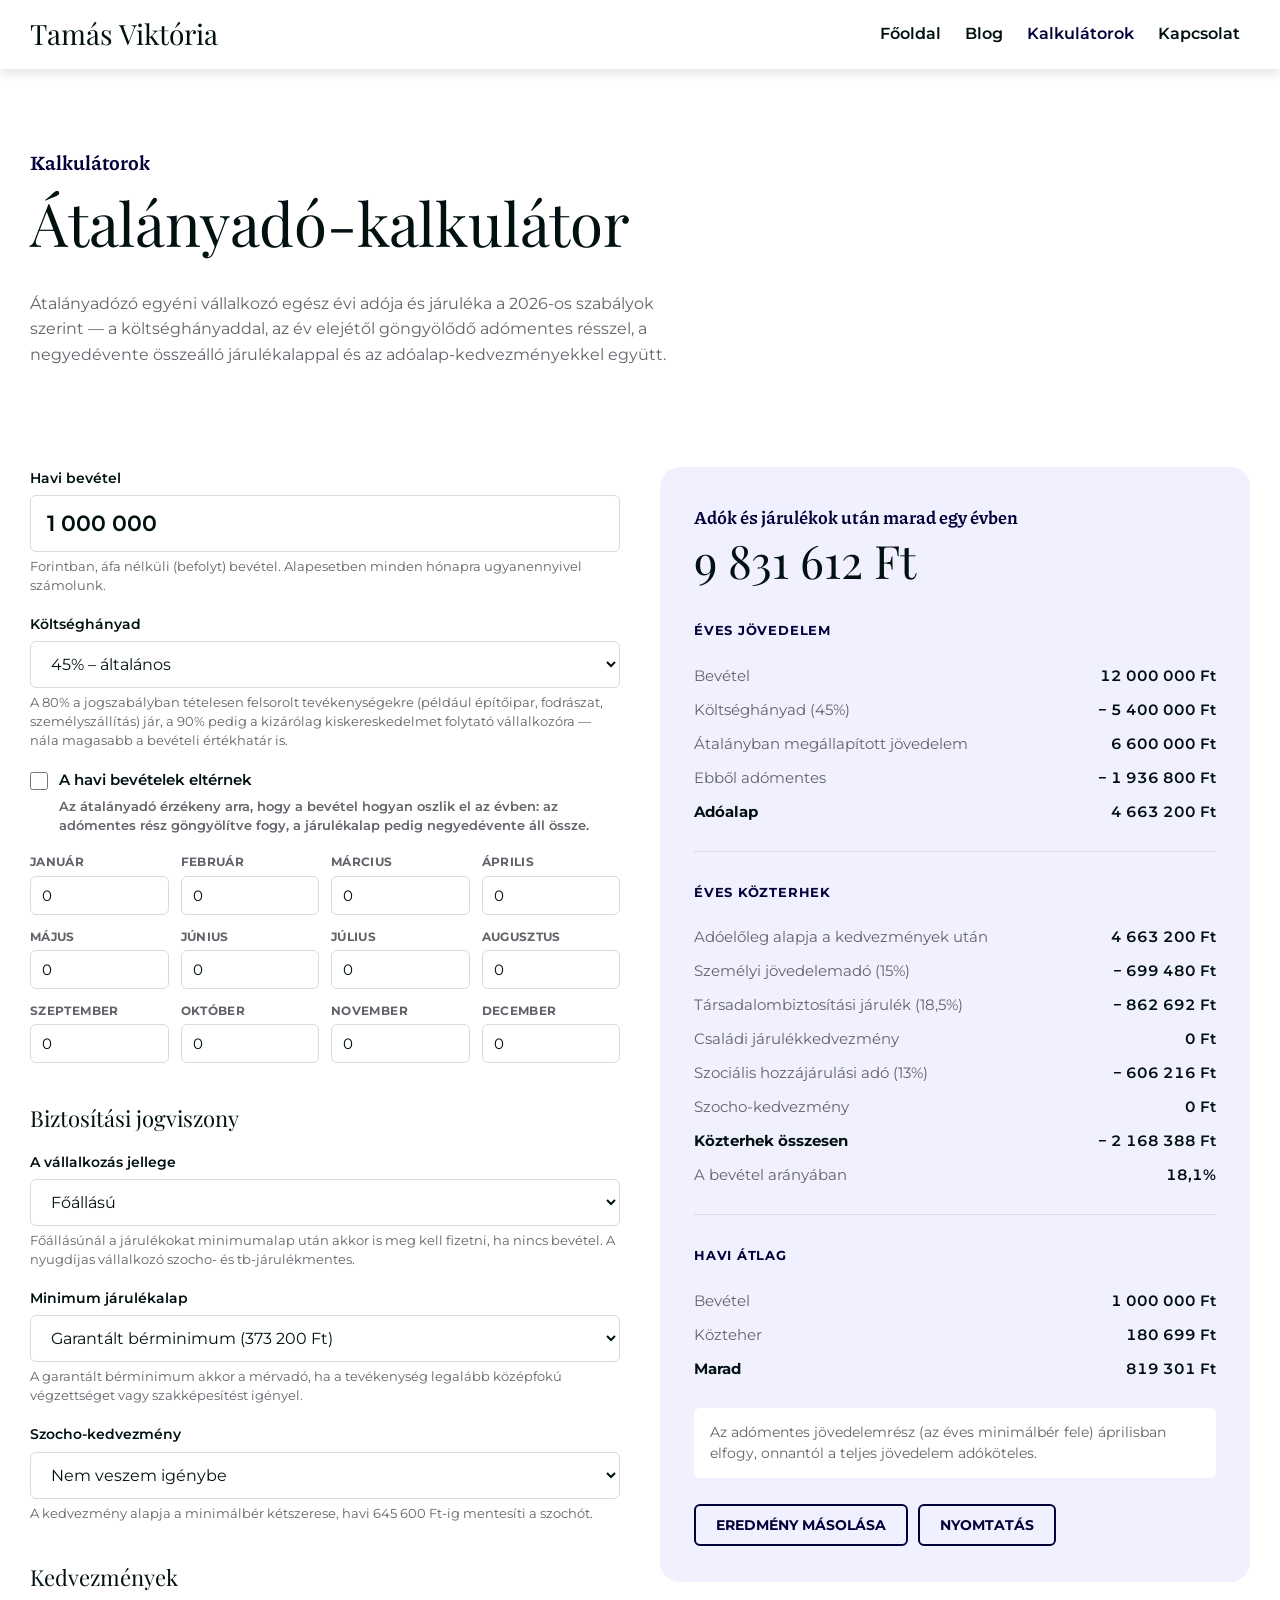
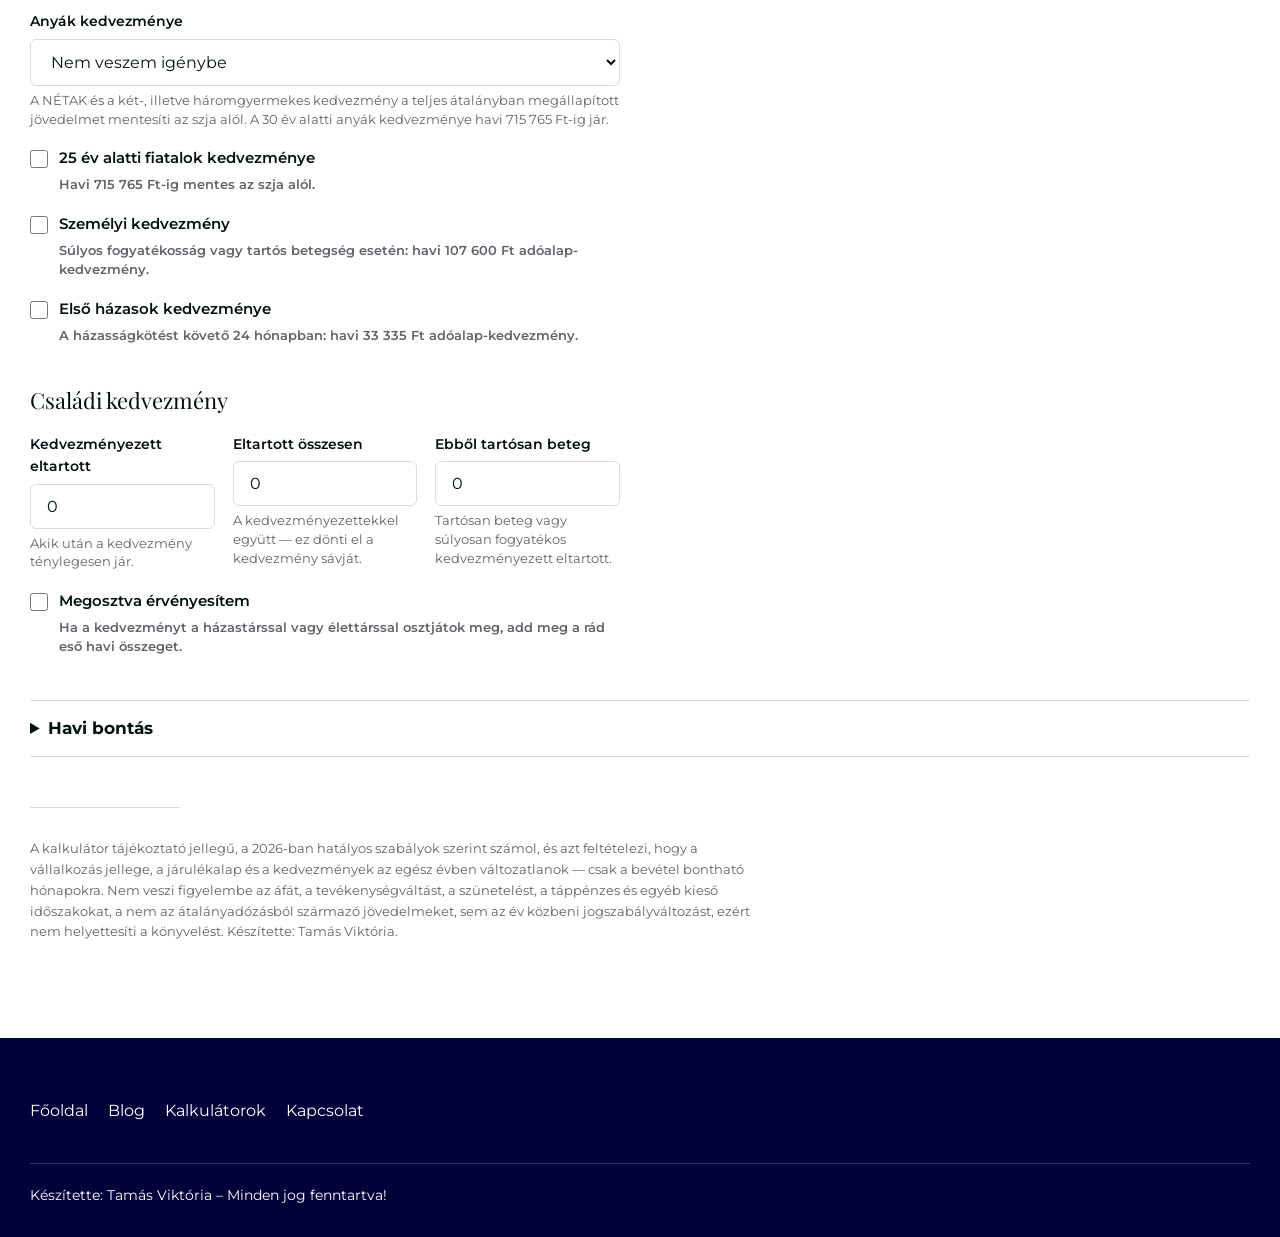
==== atalanyado-kalkulator/index.html @ acccc490 "Átalányadó-kalkulátor 2026 Az átalányadózó egyéni vállalkozó egész évi adója és járuléka, a Novitax " ====
<!doctype html>
<html lang="hu">
<head>
<meta charset="utf-8">
<meta name="viewport" content="width=device-width, initial-scale=1">
<title>Átalányadó-kalkulátor 2026 – Tamás Viktória</title>
<meta name="description" content="Átalányadózó egyéni vállalkozó adója és járuléka a 2026-os szabályok szerint: költséghányad, göngyölt adómentes rész, negyedéves járulékalap, kedvezmények.">
<link rel="preconnect" href="https://fonts.googleapis.com">
<link rel="preconnect" href="https://fonts.gstatic.com" crossorigin>
<link href="https://fonts.googleapis.com/css2?family=Playfair+Display:wght@400;500&family=Montserrat:wght@400;600;700&family=Piazzolla:wght@400;700&display=swap&subset=latin-ext" rel="stylesheet">
<link rel="stylesheet" href="../assets/viktoriawp.css">
<style>
  /* ---------- A kalkulátor saját elemei ---------- */

  .kalk-lead { max-width: 60ch; }

  .kalk-munkaterulet {
    display: grid;
    gap: 40px;
    grid-template-columns: minmax(0, 1fr) minmax(0, 1fr);
    align-items: start;
  }

  @media (max-width: 899px) {
    .kalk-munkaterulet { grid-template-columns: minmax(0, 1fr); gap: 30px; }
  }

  /* Mezőcsoportok */
  .kalk-mezok { display: grid; gap: 18px; }
  .kalk-mezok--parban { grid-template-columns: repeat(auto-fit, minmax(160px, 1fr)); }

  .kalk-sug {
    display: block;
    margin-top: 5px;
    font-size: 13px;
    line-height: 1.45;
    color: var(--vwp-text);
  }

  .kalk-input--fo { font-size: 22px; font-weight: 600; padding: 14px 16px; }

  /* Jelölőnégyzetek */
  .kalk-kapcsolo { display: flex; gap: 11px; align-items: flex-start; }
  .kalk-kapcsolo input { margin: 4px 0 0; width: 18px; height: 18px; accent-color: var(--vwp-primary); flex: none; }
  .kalk-kapcsolo label { font-size: 15px; font-weight: 600; color: var(--vwp-ink); cursor: pointer; }

  .kalk-blokk { margin-top: 40px; }
  .kalk-blokk > h2 { font-size: 22px; line-height: 30px; margin-bottom: 18px; }

  /* A 12 havi bevétel rácsa */
  .kalk-havi { display: grid; gap: 12px; grid-template-columns: repeat(auto-fit, minmax(128px, 1fr)); margin-top: 18px; }
  .kalk-havi label { display: block; font-size: 12px; font-weight: 700; letter-spacing: .03em; text-transform: uppercase; color: var(--vwp-text); margin-bottom: 4px; }
  .kalk-havi input { padding: 9px 11px; font-size: 15px; }

  /* ---------- Eredménykártya ---------- */

  .kalk-eredmeny {
    background: var(--vwp-lavender);
    border-radius: var(--vwp-radius-card);
    padding: 36px 34px;
    position: sticky;
    top: 90px;
  }
  @media (max-width: 899px) { .kalk-eredmeny { position: static; padding: 28px 24px; } }

  .kalk-fooszeg__cimke {
    font-family: var(--vwp-font-accent);
    font-size: 18px;
    font-weight: 700;
    color: var(--vwp-primary);
  }
  .kalk-fooszeg__ertek {
    font-family: var(--vwp-font-display);
    font-size: 46px;
    line-height: 1.15;
    color: var(--vwp-ink);
    font-variant-numeric: tabular-nums;
    margin: 2px 0 0;
  }
  @media (max-width: 480px) { .kalk-fooszeg__ertek { font-size: 34px; } }

  .kalk-tetelek { margin: 26px 0 0; }
  .kalk-tetelek h3 {
    font-family: var(--vwp-font-body);
    font-size: 13px;
    font-weight: 700;
    letter-spacing: .06em;
    text-transform: uppercase;
    color: var(--vwp-primary);
    margin: 0 0 10px;
  }
  .kalk-tetelek + .kalk-tetelek { border-top: 1px solid var(--vwp-border); padding-top: 22px; margin-top: 22px; }

  .kalk-sor {
    display: flex;
    justify-content: space-between;
    gap: 16px;
    padding: 5px 0;
    font-size: 15px;
  }
  .kalk-sor span:last-child { font-variant-numeric: tabular-nums; white-space: nowrap; font-weight: 600; color: var(--vwp-ink); }
  .kalk-sor--kiemelt { font-weight: 700; }
  .kalk-sor--kiemelt span:first-child { color: var(--vwp-ink); }
  .kalk-sor--halvany span { color: var(--vwp-text); font-weight: 400; }

  .kalk-megjegyzes {
    margin: 22px 0 0;
    padding: 14px 16px;
    background: #fff;
    border-radius: var(--vwp-radius-btn);
    font-size: 14px;
    line-height: 1.5;
  }
  .kalk-megjegyzes strong { color: var(--vwp-primary); }
  .kalk-megjegyzes p { margin: 0; }
  .kalk-megjegyzes p + p { margin-top: 8px; }
  .kalk-megjegyzes:empty { display: none; }

  .kalk-muveletek { display: flex; flex-wrap: wrap; gap: 10px; margin-top: 26px; }
  .kalk-muveletek .vwp-btn { padding: 12px 20px; }

  .kalk-jogi { font-size: 13px; line-height: 1.6; color: var(--vwp-text); max-width: 80ch; }

  /* ---------- Havi bontás ---------- */

  .kalk-bontas { margin-top: 44px; }
  .kalk-bontas > summary {
    cursor: pointer;
    font-weight: 700;
    font-size: 17px;
    color: var(--vwp-ink);
    padding: 14px 0;
    border-top: 1px solid var(--vwp-border);
    border-bottom: 1px solid var(--vwp-border);
  }

  /* A táblázat a saját dobozában gördül, hogy a lap teste sose csússzon el vízszintesen. */
  .kalk-bontas__doboz { overflow-x: auto; margin-top: 20px; }

  .kalk-honapok { border-collapse: collapse; width: 100%; min-width: 780px; font-size: 14px; }
  .kalk-honapok th, .kalk-honapok td { padding: 8px 12px; border-bottom: 1px solid var(--vwp-border); text-align: right; white-space: nowrap; }
  .kalk-honapok th {
    font-size: 12px;
    font-weight: 700;
    letter-spacing: .04em;
    text-transform: uppercase;
    color: var(--vwp-text);
  }
  .kalk-honapok th:first-child, .kalk-honapok td:first-child { text-align: left; }
  .kalk-honapok td { font-variant-numeric: tabular-nums; color: var(--vwp-ink); }
  .kalk-honapok tbody tr:hover { background: var(--vwp-lavender); }
  .kalk-honapok tfoot td { font-weight: 700; border-bottom: none; border-top: 2px solid var(--vwp-primary); }

  /* ---------- Beágyazott (?embed=1) mód ---------- */

  .beagyazva .kalk-csak-onalloan { display: none; }
  .beagyazva body { background: transparent; padding-bottom: 8px; }
  .beagyazva .kalk-fo { padding-block: 0; }
  .beagyazva .kalk-eredmeny { top: 10px; }

  /* ---------- Nyomtatás ---------- */

  @media print {
    .vwp-header, .vwp-footer, .kalk-muveletek { display: none !important; }
    .kalk-munkaterulet { grid-template-columns: 1fr; }
    .kalk-eredmeny { position: static; background: #fff; border: 1px solid var(--vwp-border); }
    .kalk-bontas { display: block; }
    .kalk-bontas__doboz { overflow: visible; }
    .kalk-honapok { min-width: 0; font-size: 11px; }
    .vwp-section { padding-block: 0; }
    a { text-decoration: none; }
  }
</style>
</head>
<body>

<header class="vwp-header kalk-csak-onalloan">
  <div class="vwp-header__inner">
    <a class="vwp-logo" href="https://viktoriawp.eu/">Tamás Viktória</a>
    <nav class="vwp-nav">
      <a href="https://viktoriawp.eu/">Főoldal</a>
      <a href="https://viktoriawp.eu/blog/">Blog</a>
      <a href="../" aria-current="page">Kalkulátorok</a>
      <a href="https://viktoriawp.eu/kapcsolat/">Kapcsolat</a>
    </nav>
  </div>
</header>

<section class="vwp-section kalk-csak-onalloan" style="padding-bottom:0;">
  <div class="vwp-container">
    <span class="vwp-eyebrow">Kalkulátorok</span>
    <h1>Átalányadó-kalkulátor</h1>
    <p class="kalk-lead">
      Átalányadózó egyéni vállalkozó egész évi adója és járuléka a 2026-os szabályok szerint —
      a költséghányaddal, az év elejétől göngyölődő adómentes résszel, a negyedévente összeálló
      járulékalappal és az adóalap-kedvezményekkel együtt.
    </p>
  </div>
</section>

<section class="vwp-section kalk-fo">
  <div class="vwp-container">
    <div class="kalk-munkaterulet">

      <!-- ---------------- Űrlap ---------------- -->
      <form id="urlap" autocomplete="off">

        <div class="kalk-mezok">
          <div>
            <label class="vwp-label" for="fooszeg">Havi bevétel</label>
            <input class="vwp-input kalk-input--fo" id="fooszeg" name="fooszeg" type="text"
                   inputmode="numeric" value="1 000 000" aria-describedby="fooszegSug">
            <span class="kalk-sug" id="fooszegSug">
              Forintban, áfa nélküli (befolyt) bevétel. Alapesetben minden hónapra ugyanennyivel számolunk.
            </span>
          </div>

          <div>
            <label class="vwp-label" for="hanyad">Költséghányad</label>
            <select class="vwp-select" id="hanyad" name="hanyad">
              <option value="45" selected>45% – általános</option>
              <option value="80">80% – a törvényben felsorolt tevékenységek</option>
              <option value="90">90% – kizárólag kiskereskedelmi tevékenység</option>
            </select>
            <span class="kalk-sug">
              A 80% a jogszabályban tételesen felsorolt tevékenységekre (például építőipar, fodrászat,
              személyszállítás) jár, a 90% pedig a kizárólag kiskereskedelmet folytató vállalkozóra —
              nála magasabb a bevételi értékhatár is.
            </span>
          </div>

          <div class="kalk-kapcsolo">
            <input type="checkbox" id="eltero" name="eltero">
            <label for="eltero">A havi bevételek eltérnek
              <span class="kalk-sug">
                Az átalányadó érzékeny arra, hogy a bevétel hogyan oszlik el az évben: az adómentes rész
                göngyölítve fogy, a járulékalap pedig negyedévente áll össze.
              </span>
            </label>
          </div>
        </div>

        <div class="kalk-havi" id="haviMezok" hidden></div>

        <div class="kalk-blokk">
          <h2>Biztosítási jogviszony</h2>

          <div class="kalk-mezok">
            <div>
              <label class="vwp-label" for="jelleg">A vállalkozás jellege</label>
              <select class="vwp-select" id="jelleg" name="jelleg">
                <option value="foallasu" selected>Főállású</option>
                <option value="mellett">Főállás melletti (máshol legalább heti 36 óra)</option>
                <option value="nyugdijas">Nyugdíjas (kiegészítő tevékenységű)</option>
              </select>
              <span class="kalk-sug">
                Főállásúnál a járulékokat minimumalap után akkor is meg kell fizetni, ha nincs bevétel.
                A nyugdíjas vállalkozó szocho- és tb-járulékmentes.
              </span>
            </div>

            <div id="minimumMezo">
              <label class="vwp-label" for="minimum">Minimum járulékalap</label>
              <select class="vwp-select" id="minimum" name="minimum">
                <option value="berminimum" selected>Garantált bérminimum (373 200 Ft)</option>
                <option value="minimalber">Minimálbér (322 800 Ft)</option>
              </select>
              <span class="kalk-sug">
                A garantált bérminimum akkor a mérvadó, ha a tevékenység legalább középfokú végzettséget
                vagy szakképesítést igényel.
              </span>
            </div>

            <div>
              <label class="vwp-label" for="szochoKedv">Szocho-kedvezmény</label>
              <select class="vwp-select" id="szochoKedv" name="szochoKedv">
                <option value="nincs" selected>Nem veszem igénybe</option>
                <option value="megvaltozott">Megváltozott munkaképességű vállalkozó</option>
              </select>
              <span class="kalk-sug">
                A kedvezmény alapja a minimálbér kétszerese, havi 645 600 Ft-ig mentesíti a szochót.
              </span>
            </div>
          </div>
        </div>

        <div class="kalk-blokk">
          <h2>Kedvezmények</h2>

          <div class="kalk-mezok">
            <div>
              <label class="vwp-label" for="anyak">Anyák kedvezménye</label>
              <select class="vwp-select" id="anyak" name="anyak">
                <option value="nincs" selected>Nem veszem igénybe</option>
                <option value="netak">Négy vagy több gyermeket nevelő anya (NÉTAK)</option>
                <option value="harom">Három gyermeket nevelő anya</option>
                <option value="ketto">Két gyermeket nevelő anya (2026-ban 40 év alatt)</option>
                <option value="anya30">30 év alatti anya</option>
              </select>
              <span class="kalk-sug">
                A NÉTAK és a két-, illetve háromgyermekes kedvezmény a teljes átalányban megállapított
                jövedelmet mentesíti az szja alól. A 30 év alatti anyák kedvezménye havi 715 765 Ft-ig jár.
              </span>
            </div>

            <div class="kalk-kapcsolo">
              <input type="checkbox" id="fiatal25" name="fiatal25">
              <label for="fiatal25">25 év alatti fiatalok kedvezménye
                <span class="kalk-sug">Havi 715 765 Ft-ig mentes az szja alól.</span>
              </label>
            </div>

            <div class="kalk-kapcsolo">
              <input type="checkbox" id="szemelyi" name="szemelyi">
              <label for="szemelyi">Személyi kedvezmény
                <span class="kalk-sug">Súlyos fogyatékosság vagy tartós betegség esetén: havi 107 600 Ft adóalap-kedvezmény.</span>
              </label>
            </div>

            <div class="kalk-kapcsolo">
              <input type="checkbox" id="elsoHazas" name="elsoHazas">
              <label for="elsoHazas">Első házasok kedvezménye
                <span class="kalk-sug">A házasságkötést követő 24 hónapban: havi 33 335 Ft adóalap-kedvezmény.</span>
              </label>
            </div>
          </div>
        </div>

        <div class="kalk-blokk">
          <h2>Családi kedvezmény</h2>

          <div class="kalk-mezok kalk-mezok--parban">
            <div>
              <label class="vwp-label" for="kedvezmenyezett">Kedvezményezett eltartott</label>
              <input class="vwp-input" id="kedvezmenyezett" name="kedvezmenyezett" type="number" min="0" max="20" step="1" value="0">
              <span class="kalk-sug">Akik után a kedvezmény ténylegesen jár.</span>
            </div>
            <div>
              <label class="vwp-label" for="eltartott">Eltartott összesen</label>
              <input class="vwp-input" id="eltartott" name="eltartott" type="number" min="0" max="20" step="1" value="0">
              <span class="kalk-sug">A kedvezményezettekkel együtt — ez dönti el a kedvezmény sávját.</span>
            </div>
            <div>
              <label class="vwp-label" for="beteg">Ebből tartósan beteg</label>
              <input class="vwp-input" id="beteg" name="beteg" type="number" min="0" max="20" step="1" value="0">
              <span class="kalk-sug">Tartósan beteg vagy súlyosan fogyatékos kedvezményezett eltartott.</span>
            </div>
          </div>

          <div class="kalk-mezok" style="margin-top:18px;">
            <div class="kalk-kapcsolo">
              <input type="checkbox" id="megosztas" name="megosztas">
              <label for="megosztas">Megosztva érvényesítem
                <span class="kalk-sug">Ha a kedvezményt a házastárssal vagy élettárssal osztjátok meg, add meg a rád eső havi összeget.</span>
              </label>
            </div>
            <div id="megosztasMezo" hidden>
              <label class="vwp-label" for="csaladiOsszeg">Az általam érvényesített családi kedvezmény</label>
              <input class="vwp-input" id="csaladiOsszeg" name="csaladiOsszeg" type="text" inputmode="numeric" value="0">
              <span class="kalk-sug" id="csaladiSug"></span>
            </div>
          </div>
        </div>
      </form>

      <!-- ---------------- Eredmény ---------------- -->
      <div class="kalk-eredmeny" id="eredmeny" aria-live="polite">
        <div class="kalk-fooszeg">
          <span class="kalk-fooszeg__cimke">Adók és járulékok után marad egy évben</span>
          <p class="kalk-fooszeg__ertek" id="fooEredmeny">–</p>
        </div>

        <div class="kalk-tetelek">
          <h3>Éves jövedelem</h3>
          <div class="kalk-sor"><span>Bevétel</span><span id="sorBevetel">–</span></div>
          <div class="kalk-sor kalk-sor--halvany"><span id="sorKoltsegCimke">Költséghányad</span><span id="sorKoltseg">–</span></div>
          <div class="kalk-sor"><span>Átalányban megállapított jövedelem</span><span id="sorJovedelem">–</span></div>
          <div class="kalk-sor kalk-sor--halvany"><span>Ebből adómentes</span><span id="sorMentes">–</span></div>
          <div class="kalk-sor kalk-sor--kiemelt"><span>Adóalap</span><span id="sorAdoalap">–</span></div>
        </div>

        <div class="kalk-tetelek">
          <h3>Éves közterhek</h3>
          <div class="kalk-sor kalk-sor--halvany" id="sorAdoelolegSor"><span>Adóelőleg alapja a kedvezmények után</span><span id="sorAdoeloleg">–</span></div>
          <div class="kalk-sor"><span>Személyi jövedelemadó (15%)</span><span id="sorSzja">–</span></div>
          <div class="kalk-sor"><span>Társadalombiztosítási járulék (18,5%)</span><span id="sorTb">–</span></div>
          <div class="kalk-sor kalk-sor--halvany" id="sorCsjSor"><span>Családi járulékkedvezmény</span><span id="sorCsj">–</span></div>
          <div class="kalk-sor"><span>Szociális hozzájárulási adó (13%)</span><span id="sorSzocho">–</span></div>
          <div class="kalk-sor kalk-sor--halvany" id="sorSzochoKedvSor"><span>Szocho-kedvezmény</span><span id="sorSzochoKedv">–</span></div>
          <div class="kalk-sor kalk-sor--kiemelt"><span>Közterhek összesen</span><span id="sorKozterhek">–</span></div>
          <div class="kalk-sor kalk-sor--halvany"><span>A bevétel arányában</span><span id="sorEffektiv">–</span></div>
        </div>

        <div class="kalk-tetelek">
          <h3>Havi átlag</h3>
          <div class="kalk-sor"><span>Bevétel</span><span id="sorHaviBevetel">–</span></div>
          <div class="kalk-sor"><span>Közteher</span><span id="sorHaviKozteher">–</span></div>
          <div class="kalk-sor kalk-sor--kiemelt"><span>Marad</span><span id="sorHaviMarado">–</span></div>
        </div>

        <div class="kalk-megjegyzes" id="megjegyzes"></div>

        <div class="kalk-muveletek">
          <button type="button" class="vwp-btn vwp-btn--outline" id="masol">Eredmény másolása</button>
          <button type="button" class="vwp-btn vwp-btn--outline" id="nyomtat">Nyomtatás</button>
        </div>
      </div>

    </div>

    <details class="kalk-bontas" id="bontas">
      <summary>Havi bontás</summary>
      <div class="kalk-bontas__doboz">
        <table class="kalk-honapok">
          <thead>
            <tr>
              <th>Hónap</th>
              <th>Bevétel</th>
              <th>Jövedelem</th>
              <th>Adómentes</th>
              <th>Adóalap</th>
              <th>Járulékalap</th>
              <th>Szja</th>
              <th>TB-járulék</th>
              <th>Szocho</th>
              <th>Marad</th>
            </tr>
          </thead>
          <tbody id="honapSorok"></tbody>
          <tfoot>
            <tr id="honapOsszesen"></tr>
          </tfoot>
        </table>
      </div>
    </details>

    <hr class="vwp-divider" style="margin-top:50px;">
    <p class="kalk-jogi">
      A kalkulátor tájékoztató jellegű, a 2026-ban hatályos szabályok szerint számol, és azt feltételezi,
      hogy a vállalkozás jellege, a járulékalap és a kedvezmények az egész évben változatlanok — csak a
      bevétel bontható hónapokra. Nem veszi figyelembe az áfát, a tevékenységváltást, a szünetelést, a
      táppénzes és egyéb kieső időszakokat, a nem az átalányadózásból származó jövedelmeket, sem az év
      közbeni jogszabályváltozást, ezért nem helyettesíti a könyvelést. Készítette: Tamás Viktória.
    </p>
  </div>
</section>

<footer class="vwp-footer kalk-csak-onalloan">
  <div class="vwp-container">
    <div style="display:flex;flex-wrap:wrap;gap:30px;justify-content:space-between;">
      <nav style="display:flex;gap:20px;flex-wrap:wrap;">
        <a href="https://viktoriawp.eu/">Főoldal</a>
        <a href="https://viktoriawp.eu/blog/">Blog</a>
        <a href="../">Kalkulátorok</a>
        <a href="https://viktoriawp.eu/kapcsolat/">Kapcsolat</a>
      </nav>
    </div>
    <div class="vwp-footer__bottom">
      <span>Készítette: Tamás Viktória – Minden jog fenntartva!</span>
    </div>
  </div>
</footer>

<script src="../assets/szja2026.js"></script>
<script src="../assets/atalanyado2026.js"></script>
<script>
(function () {
  'use strict';

  var beagyazva = new URLSearchParams(location.search).get('embed') === '1';
  if (beagyazva) document.documentElement.classList.add('beagyazva');

  var E = function (id) { return document.getElementById(id); };

  /* ---------- Formázás ---------- */

  function ft(n) {
    return szamKent(Math.round(n)) + ' Ft';
  }

  function szamKent(n) {
    return String(Math.round(n)).replace(/\B(?=(\d{3})+(?!\d))/g, ' ');
  }

  /* Előjel csak ott, ahol tényleg mozdul valami: a „− 0 Ft" félrevezető lenne. */
  function levonas(n) {
    return Math.round(n) === 0 ? ft(0) : '− ' + ft(n);
  }

  function jovairas(n) {
    return Math.round(n) === 0 ? ft(0) : '+ ' + ft(n);
  }

  function ertek(mezo) {
    var tiszta = String(mezo.value).replace(/[^\d]/g, '');
    return tiszta === '' ? 0 : parseInt(tiszta, 10);
  }

  /* Ezres tagolás gépelés közben, a kurzor helyének megőrzésével. */
  function tagol(mezo) {
    var elotteSzamjegy = String(mezo.value).slice(0, mezo.selectionStart || 0).replace(/[^\d]/g, '').length;
    var szam = ertek(mezo);
    mezo.value = szamKent(szam);
    var uj = 0, latott = 0;
    while (uj < mezo.value.length && latott < elotteSzamjegy) {
      if (/\d/.test(mezo.value[uj])) latott++;
      uj++;
    }
    if (mezo === document.activeElement) mezo.setSelectionRange(uj, uj);
  }

  /* ---------- A 12 havi mező ---------- */

  ATALANY2026.HONAPOK.forEach(function (nev, i) {
    var doboz = document.createElement('div');
    doboz.innerHTML =
      '<label for="ho' + i + '">' + nev + '</label>' +
      '<input class="vwp-input" id="ho' + i + '" type="text" inputmode="numeric" value="0">';
    E('haviMezok').appendChild(doboz);
  });

  var haviMezok = ATALANY2026.HONAPOK.map(function (nev, i) { return E('ho' + i); });

  function bevetelek() {
    if (!E('eltero').checked) {
      var egyseges = ertek(E('fooszeg'));
      return haviMezok.map(function () { return egyseges; });
    }
    return haviMezok.map(ertek);
  }

  /* ---------- Bemenet összeállítása ---------- */

  function bemenet() {
    var kedvezmenyezett = Math.max(0, parseInt(E('kedvezmenyezett').value, 10) || 0);
    var eltartott = Math.max(0, parseInt(E('eltartott').value, 10) || 0);
    var beteg = Math.max(0, parseInt(E('beteg').value, 10) || 0);
    var hanyad = parseInt(E('hanyad').value, 10);

    return {
      bevetelek: bevetelek(),
      koltseghanyad: hanyad,
      // A 90%-os költséghányad és az ötvenszeres bevételi értékhatár ugyanahhoz a körhöz
      // tartozik: a kizárólag kiskereskedelmi tevékenységet folytató vállalkozóhoz.
      kiskereskedelem: hanyad === 90,
      jelleg: E('jelleg').value,
      minimumAlap: E('minimum').value,
      szochoKedvezmeny: E('szochoKedv').value,
      anyakKedvezmenye: E('anyak').value,
      fiatal25: E('fiatal25').checked,
      szemelyi: E('szemelyi').checked,
      elsoHazas: E('elsoHazas').checked,
      kedvezmenyezettEltartott: kedvezmenyezett,
      eltartott: Math.max(eltartott, kedvezmenyezett),
      betegEltartott: Math.min(beteg, kedvezmenyezett),
      csaladiIgenybevett: E('megosztas').checked ? ertek(E('csaladiOsszeg')) : null
    };
  }

  /* ---------- Számítás és kiírás ---------- */

  function frissit() {
    var be = bemenet();
    var eredmeny = ATALANY2026.szamol(be);
    var eves = eredmeny.eves;

    E('fooEredmeny').textContent = ft(eves.marado);

    E('sorBevetel').textContent = ft(eves.bevetel);
    E('sorKoltsegCimke').textContent = 'Költséghányad (' + eredmeny.koltseghanyad + '%)';
    E('sorKoltseg').textContent = levonas(eves.koltseg);
    E('sorJovedelem').textContent = ft(eves.jovedelem);
    E('sorMentes').textContent = levonas(eves.mentes);
    E('sorAdoalap').textContent = ft(eves.adoalap);

    E('sorAdoeloleg').textContent = ft(eves.adoelolegAlapja);
    E('sorAdoelolegSor').hidden = eves.adoelolegAlapja === eves.adoalap;
    E('sorSzja').textContent = levonas(eves.szja);
    E('sorTb').textContent = levonas(eves.tbJarulek);
    E('sorCsj').textContent = jovairas(eves.csaladiJarulekkedvezmeny);
    E('sorCsjSor').hidden = eves.csaladiJarulekkedvezmeny === 0;
    E('sorSzocho').textContent = levonas(eves.szocho);
    E('sorSzochoKedv').textContent = jovairas(eves.szochoKedvezmeny);
    E('sorSzochoKedvSor').hidden = eves.szochoKedvezmeny === 0;
    E('sorKozterhek').textContent = levonas(eves.kozterhek);
    E('sorEffektiv').textContent = eves.bevetel > 0
      ? (eves.kozterhek / eves.bevetel * 100).toFixed(1).replace('.', ',') + '%'
      : '–';

    E('sorHaviBevetel').textContent = ft(eves.bevetel / 12);
    E('sorHaviKozteher').textContent = ft(eves.kozterhek / 12);
    E('sorHaviMarado').textContent = ft(eves.marado / 12);

    E('csaladiSug').textContent = 'Igénybe vehető havi keret: ' +
      ft(eredmeny.honapok[0].csaladiIgenybeveheto) + '.';

    bontast(eredmeny);
    megjegyzes(eredmeny);
    magassagotKuld();
  }

  function bontast(eredmeny) {
    var sorok = eredmeny.honapok.map(function (ho) {
      return '<tr>' +
        '<td>' + ho.honap + '</td>' +
        '<td>' + szamKent(ho.bevetel) + '</td>' +
        '<td>' + szamKent(ho.jovedelem) + '</td>' +
        '<td>' + szamKent(ho.mentes) + '</td>' +
        '<td>' + szamKent(ho.adoalap) + '</td>' +
        '<td>' + szamKent(ho.tbAlap) + '</td>' +
        '<td>' + szamKent(ho.szja) + '</td>' +
        '<td>' + szamKent(ho.fizetendoJarulek) + '</td>' +
        '<td>' + szamKent(ho.fizetendoSzocho) + '</td>' +
        '<td>' + szamKent(ho.marado) + '</td>' +
        '</tr>';
    });
    E('honapSorok').innerHTML = sorok.join('');

    var e = eredmeny.eves;
    E('honapOsszesen').innerHTML =
      '<td>Összesen</td>' +
      [e.bevetel, e.jovedelem, e.mentes, e.adoalap, e.tbAlap,
       e.szja, e.fizetendoJarulek, e.fizetendoSzocho, e.marado]
        .map(function (n) { return '<td>' + szamKent(n) + '</td>'; }).join('');
  }

  function megjegyzes(eredmeny) {
    var darabok = eredmeny.figyelmeztetesek.map(function (f) { return f.szoveg; });

    var elveszett = eredmeny.kedvezmenyek.reduce(function (osszeg, tetel) {
      return osszeg + tetel.elveszett;
    }, 0);
    if (elveszett > 0) {
      darabok.push('Az adóalap nem nyeli el a kedvezmények teljes összegét: éves szinten <strong>' +
        ft(elveszett) + '</strong> adóalap-kedvezmény kihasználatlan marad.');
    }

    E('megjegyzes').innerHTML = darabok.map(function (szoveg) {
      return '<p>' + szoveg + '</p>';
    }).join('');
  }

  /* ---------- Vágólap ---------- */

  function osszefoglalo() {
    var sorok = [];
    document.querySelectorAll('.kalk-tetelek').forEach(function (blokk) {
      sorok.push('');
      sorok.push(blokk.querySelector('h3').textContent.toUpperCase());
      blokk.querySelectorAll('.kalk-sor').forEach(function (sor) {
        if (sor.hidden) return;
        sorok.push(sor.children[0].textContent + ': ' + sor.children[1].textContent);
      });
    });

    sorok.push('');
    sorok.push('HAVI BONTÁS');
    var fejlec = [];
    document.querySelectorAll('.kalk-honapok thead th').forEach(function (th) { fejlec.push(th.textContent); });
    sorok.push(fejlec.join('\t'));
    document.querySelectorAll('.kalk-honapok tbody tr, .kalk-honapok tfoot tr').forEach(function (tr) {
      var cellak = [];
      tr.querySelectorAll('td').forEach(function (td) { cellak.push(td.textContent); });
      sorok.push(cellak.join('\t'));
    });

    return 'Átalányadó-kalkulátor 2026\n' +
      'Adók és járulékok után marad egy évben: ' + E('fooEredmeny').textContent + '\n' +
      sorok.join('\n') + '\n\nA számítás tájékoztató jellegű.';
  }

  /* ---------- Beágyazott mód: magasság a szülő oldalnak ---------- */

  var utolsoMagassag = 0;
  var magassagFigyelo = null;

  /* A `documentElement.scrollHeight` sosem kisebb az iframe belmagasságánál, ezért ha egyszer
     túl nagy értéket küldünk, az beragad: a szülő megnöveli a keretet, mi meg már a megnövelt
     keretet mérjük vissza. A `body` magassága viszont a tartalmat követi, tehát vissza is tud
     zsugorodni. */
  function magassagotKuld() {
    if (!beagyazva || !window.parent || window.parent === window) return;
    var magassag = Math.ceil(document.body.getBoundingClientRect().height);
    if (magassag === utolsoMagassag || magassag === 0) return;
    utolsoMagassag = magassag;
    window.parent.postMessage({ tipus: 'kalkulator-magassag', magassag: magassag }, '*');
  }

  /* ---------- Bekötés ---------- */

  ['fooszeg', 'csaladiOsszeg'].concat(haviMezok.map(function (m) { return m.id; })).forEach(function (id) {
    var mezo = E(id);
    tagol(mezo);
    mezo.addEventListener('input', function () { tagol(mezo); frissit(); });
  });

  ['hanyad', 'jelleg', 'minimum', 'szochoKedv', 'anyak', 'fiatal25', 'szemelyi', 'elsoHazas',
   'kedvezmenyezett', 'eltartott', 'beteg'].forEach(function (id) {
    E(id).addEventListener('input', frissit);
    E(id).addEventListener('change', frissit);
  });

  /* A minimum járulékalap csak a főállásúra vonatkozik. */
  E('jelleg').addEventListener('change', function () {
    E('minimumMezo').hidden = this.value !== 'foallasu';
  });

  E('eltero').addEventListener('change', function () {
    E('haviMezok').hidden = !this.checked;
    // Bekapcsoláskor a havi mezők a közös értékről indulnak, hogy legyen mit átírni.
    if (this.checked) {
      var egyseges = ertek(E('fooszeg'));
      haviMezok.forEach(function (mezo) { mezo.value = szamKent(egyseges); });
    }
    frissit();
  });

  E('megosztas').addEventListener('change', function () {
    E('megosztasMezo').hidden = !this.checked;
    frissit();
  });

  E('bontas').addEventListener('toggle', magassagotKuld);

  E('nyomtat').addEventListener('click', function () { window.print(); });

  E('masol').addEventListener('click', function () {
    var gomb = this;
    var eredetiSzoveg = gomb.textContent;
    navigator.clipboard.writeText(osszefoglalo()).then(function () {
      gomb.textContent = 'Vágólapra másolva';
      setTimeout(function () { gomb.textContent = eredetiSzoveg; }, 2000);
    }, function () {
      gomb.textContent = 'Nem sikerült';
      setTimeout(function () { gomb.textContent = eredetiSzoveg; }, 2000);
    });
  });

  window.addEventListener('resize', magassagotKuld);

  /* A tartalom magassága a keret szélességétől és a betöltött betűktől is függ, nem csak az
     ablak méretétől. A ResizeObserver ezt elvileg elkapja, de a gyakorlatban nem mindig
     jelez, ha az iframe-et kívülről méretezik át — ezért mellé megy egy másodpercenkénti
     ellenőrzés is. Üzenet csak akkor megy, ha a magasság tényleg változott. */
  if (beagyazva) {
    if (window.ResizeObserver) {
      magassagFigyelo = new ResizeObserver(magassagotKuld);
      magassagFigyelo.observe(document.body);
    }
    if (document.fonts && document.fonts.ready) document.fonts.ready.then(magassagotKuld);
    setInterval(magassagotKuld, 1000);
  }

  frissit();
})();
</script>

</body>
</html>
---- assets/viktoriawp.css ----
/* ============================================================
   viktoriawp.eu — vizuális arculat
   Önálló, függőségmentes CSS. Bemásolható <style> blokkba is.
   A betűk betöltéséhez ez kell a <head>-be:

   <link rel="preconnect" href="https://fonts.googleapis.com">
   <link rel="preconnect" href="https://fonts.gstatic.com" crossorigin>
   <link href="https://fonts.googleapis.com/css2?family=Playfair+Display:wght@400;500&family=Montserrat:wght@400;600;700&family=Piazzolla:wght@400;700&display=swap&subset=latin-ext" rel="stylesheet">
   ============================================================ */

:root {
  /* Színek */
  --vwp-primary:  #02023B;  /* éjkék – az egyetlen kiemelőszín */
  --vwp-ink:      #011111;  /* címsor szöveg */
  --vwp-text:     #62636A;  /* szövegtörzs */
  --vwp-white:    #FFFFFF;
  --vwp-lavender: #F0F0FF;  /* halvány szekcióháttér */
  --vwp-border:   #DBDBDF;  /* szegély, elválasztó */

  /* Betűcsaládok */
  --vwp-font-display: "Playfair Display", Georgia, serif;  /* címsorok */
  --vwp-font-body:    "Montserrat", "Helvetica Neue", Arial, sans-serif;
  --vwp-font-accent:  "Piazzolla", Georgia, serif;         /* eyebrow, blogcím */

  /* Formák */
  --vwp-radius-btn:  6px;
  --vwp-radius-card: 20px;

  /* Elrendezés */
  --vwp-container: 1260px;
  --vwp-gutter: 20px;
  --vwp-section-y: 80px;   /* függőleges szekciótérköz */

  /* Az egyetlen árnyék az arculatban (ragadós fejléc) */
  --vwp-shadow-header: 0 5px 10px rgba(0, 0, 0, .1);
}

/* ---------- Alapok ---------- */

*, *::before, *::after { box-sizing: border-box; }

body {
  margin: 0;
  background: var(--vwp-white);
  color: var(--vwp-text);
  font-family: var(--vwp-font-body);
  font-size: 16px;
  font-weight: 400;
  line-height: 1.6;   /* 25.6px – az élő oldalon mért érték */
  -webkit-font-smoothing: antialiased;
}

h1, h2, h3, h4 {
  font-family: var(--vwp-font-display);
  font-weight: 400;          /* szándékosan nem bold – a Playfair enélkül is hangsúlyos */
  color: var(--vwp-ink);
  margin: 0 0 .5em;
}

h1 { font-size: 60px; line-height: 78px;   letter-spacing: -.2px; }
h2 { font-size: 40px; line-height: 52px; }
h3 { font-size: 28px; line-height: 36.4px; }
h4 { font-size: 22px; line-height: 30px; }

p { margin: 0 0 1.2em; }

a {
  color: var(--vwp-primary);
  text-decoration: none;
  transition: opacity .2s ease;
}
a:hover { opacity: .75; }

::selection      { background: var(--vwp-primary); color: #fff; }
::-moz-selection { background: var(--vwp-primary); color: #fff; }

mark {
  background: var(--vwp-primary);
  color: #fff;
  font-weight: 700;
  padding: 0 .2em;
}

img { max-width: 100%; height: auto; display: block; }

/* ---------- Elrendezés ---------- */

.vwp-container {
  width: 100%;
  max-width: var(--vwp-container);
  margin-inline: auto;
  padding-inline: var(--vwp-gutter);
}

.vwp-section        { padding-block: var(--vwp-section-y); }
.vwp-section--light { background: var(--vwp-lavender); }
.vwp-section--dark  { background: var(--vwp-primary); color: #fff; }

/* Sötét szekcióban minden szöveg fehér */
.vwp-section--dark h1,
.vwp-section--dark h2,
.vwp-section--dark h3,
.vwp-section--dark h4,
.vwp-section--dark p,
.vwp-section--dark a { color: #fff; }

.vwp-grid {
  display: grid;
  gap: 30px;
  grid-template-columns: repeat(auto-fit, minmax(300px, 1fr));
}

/* Rövid, középre zárt elválasztó vonal – az oldalon 150px széles */
.vwp-divider {
  width: 150px;
  height: 1px;
  border: 0;
  margin: 30px 0;
  background: var(--vwp-border);
}

/* ---------- Eyebrow (kis felirat a címsor fölött) ---------- */

.vwp-eyebrow {
  display: block;
  font-family: var(--vwp-font-accent);
  font-size: 20px;
  font-weight: 700;
  line-height: 1.3;
  color: var(--vwp-primary);
  margin-bottom: .4em;
}

.vwp-section--dark .vwp-eyebrow { color: #fff; }

/* Ritkított, nagybetűs változat (Elementor „accent" tipográfia) */
.vwp-eyebrow--caps {
  font-family: var(--vwp-font-display);
  font-size: 1.2em;
  font-weight: 500;
  letter-spacing: 2px;
  text-transform: uppercase;
}

/* ---------- Gomb ---------- */

.vwp-btn {
  display: inline-block;
  padding: 15px 30px;
  border: 2px solid var(--vwp-primary);
  border-radius: var(--vwp-radius-btn);
  background: var(--vwp-primary);
  color: #fff;
  font-family: var(--vwp-font-body);
  font-size: 14px;
  font-weight: 700;
  line-height: 1;
  text-transform: uppercase;
  text-decoration: none;
  cursor: pointer;
  transition: background .2s ease, color .2s ease, opacity .2s ease;
}

.vwp-btn:hover { opacity: .88; }

/* Másodlagos: átlátszó háttér, éjkék keret */
.vwp-btn--outline {
  background: transparent;
  color: var(--vwp-primary);
}
.vwp-btn--outline:hover {
  background: var(--vwp-primary);
  color: #fff;
  opacity: 1;
}

/* Sötét háttéren fordul a logika */
.vwp-section--dark .vwp-btn,
.vwp-footer .vwp-btn {
  background: #fff;
  border-color: #fff;
  color: var(--vwp-primary);
}
.vwp-section--dark .vwp-btn--outline,
.vwp-footer .vwp-btn--outline {
  background: transparent;
  color: #fff;
}

/* Szöveges link-gomb (nyíllal), pl. „Tovább olvasom →" */
.vwp-link {
  font-family: var(--vwp-font-body);
  font-weight: 700;
  color: var(--vwp-primary);
  text-decoration: none;
}

/* ---------- Kártya ---------- */

.vwp-card {
  border-radius: var(--vwp-radius-card);
  overflow: hidden;         /* hogy a kép is felvegye a lekerekítést */
  background: var(--vwp-white);
  /* Szándékosan nincs árnyék és keret – az arculat így tagol. */
}

/* Háttérképes szolgáltatáskártya: sötét fátyol a szöveg olvashatóságáért */
.vwp-card--image {
  position: relative;
  padding: 40px 45px;
  min-height: 320px;
  display: flex;
  flex-direction: column;
  justify-content: flex-end;
  background-size: cover;
  background-position: center;
  color: #fff;
}
.vwp-card--image::before {
  content: "";
  position: absolute;
  inset: 0;
  background: linear-gradient(180deg, rgba(2, 2, 59, 0) 30%, rgba(2, 2, 59, .78) 100%);
}
.vwp-card--image > * { position: relative; }
.vwp-card--image h2,
.vwp-card--image h3,
.vwp-card--image p { color: #fff; }

/* ---------- Számozott sáv ---------- */

.vwp-numbered {
  background: var(--vwp-primary);
  color: #fff;
  padding: 40px;
  border-radius: 0 var(--vwp-radius-card) var(--vwp-radius-card) 0;
}
/* Váltakozó irány: minden második sáv a másik oldalán kerekedik */
.vwp-numbered--right {
  border-radius: var(--vwp-radius-card) 0 0 var(--vwp-radius-card);
}

.vwp-numbered h3,
.vwp-numbered p { color: #fff; }

.vwp-numbered__num {
  display: block;
  font-family: var(--vwp-font-body);
  font-size: 40px;
  font-weight: 700;
  line-height: 1;
  color: #fff;
  margin-bottom: .3em;
}

/* ---------- Fejléc ---------- */

.vwp-header {
  position: sticky;
  top: 0;
  z-index: 100;
  background: var(--vwp-white);
  box-shadow: var(--vwp-shadow-header);
}

.vwp-header__inner {
  max-width: var(--vwp-container);
  margin-inline: auto;
  padding: 12px var(--vwp-gutter);
  display: flex;
  align-items: center;
  justify-content: space-between;
  gap: 20px;
}

.vwp-logo {
  font-family: var(--vwp-font-display);
  font-size: 28px;
  font-weight: 400;
  color: var(--vwp-ink);
  text-decoration: none;
}

.vwp-nav {
  display: flex;
  align-items: center;
  gap: 4px;
  flex-wrap: wrap;
}

.vwp-nav a {
  padding: 10px;
  font-family: var(--vwp-font-body);
  font-size: 16px;
  font-weight: 600;
  line-height: 1.25;
  color: var(--vwp-ink);
  text-decoration: none;
}
.vwp-nav a:hover,
.vwp-nav a[aria-current="page"] { color: var(--vwp-primary); opacity: 1; }

/* Felső kontaktsáv a fejléc fölött */
.vwp-topbar {
  background: var(--vwp-primary);
  color: #fff;
  font-size: 14px;
}
.vwp-topbar a { color: #fff; }

/* ---------- Blogkártya ---------- */

.vwp-post-card__thumb {
  border-radius: var(--vwp-radius-card);
  overflow: hidden;
  aspect-ratio: 3 / 2;
  margin-bottom: 16px;
}
.vwp-post-card__thumb img { width: 100%; height: 100%; object-fit: cover; }

.vwp-post-card__title {
  font-family: var(--vwp-font-accent);
  font-size: 20px;
  font-weight: 700;
  line-height: 1.3;
  color: var(--vwp-ink);
  margin: 0 0 .4em;
}

.vwp-post-card__excerpt { color: var(--vwp-text); margin-bottom: .6em; }

/* ---------- Lábléc ---------- */

.vwp-footer {
  background: var(--vwp-primary);
  color: #fff;
  padding-block: 60px 30px;
}
.vwp-footer a { color: #fff; }
.vwp-footer h3, .vwp-footer h4 { color: #fff; }

.vwp-footer__bottom {
  border-top: 1px solid rgba(255, 255, 255, .2);
  margin-top: 40px;
  padding-top: 20px;
  font-size: 14px;
}

/* ---------- Űrlap ---------- */

.vwp-input,
.vwp-textarea,
.vwp-select {
  width: 100%;
  padding: 12px 16px;
  border: 1px solid var(--vwp-border);
  border-radius: var(--vwp-radius-btn);
  background: #fff;
  font-family: var(--vwp-font-body);
  font-size: 16px;
  color: var(--vwp-ink);
}
.vwp-input:focus,
.vwp-textarea:focus,
.vwp-select:focus {
  outline: none;
  border-color: var(--vwp-primary);
}

.vwp-label {
  display: block;
  margin-bottom: 6px;
  font-size: 14px;
  font-weight: 600;
  color: var(--vwp-ink);
}

/* ---------- Mobil ---------- */

@media (max-width: 767px) {
  :root { --vwp-section-y: 48px; }

  h1 { font-size: 30px; line-height: 39px; }
  h2 { font-size: 24px; line-height: 31.2px; }
  h3 { font-size: 20px; line-height: 26px; }
  h4 { font-size: 18px; line-height: 26px; }

  .vwp-card--image { padding: 30px 25px; min-height: 260px; }
  .vwp-numbered,
  .vwp-numbered--right { border-radius: var(--vwp-radius-card); padding: 30px 25px; }
  .vwp-logo { font-size: 22px; }
}
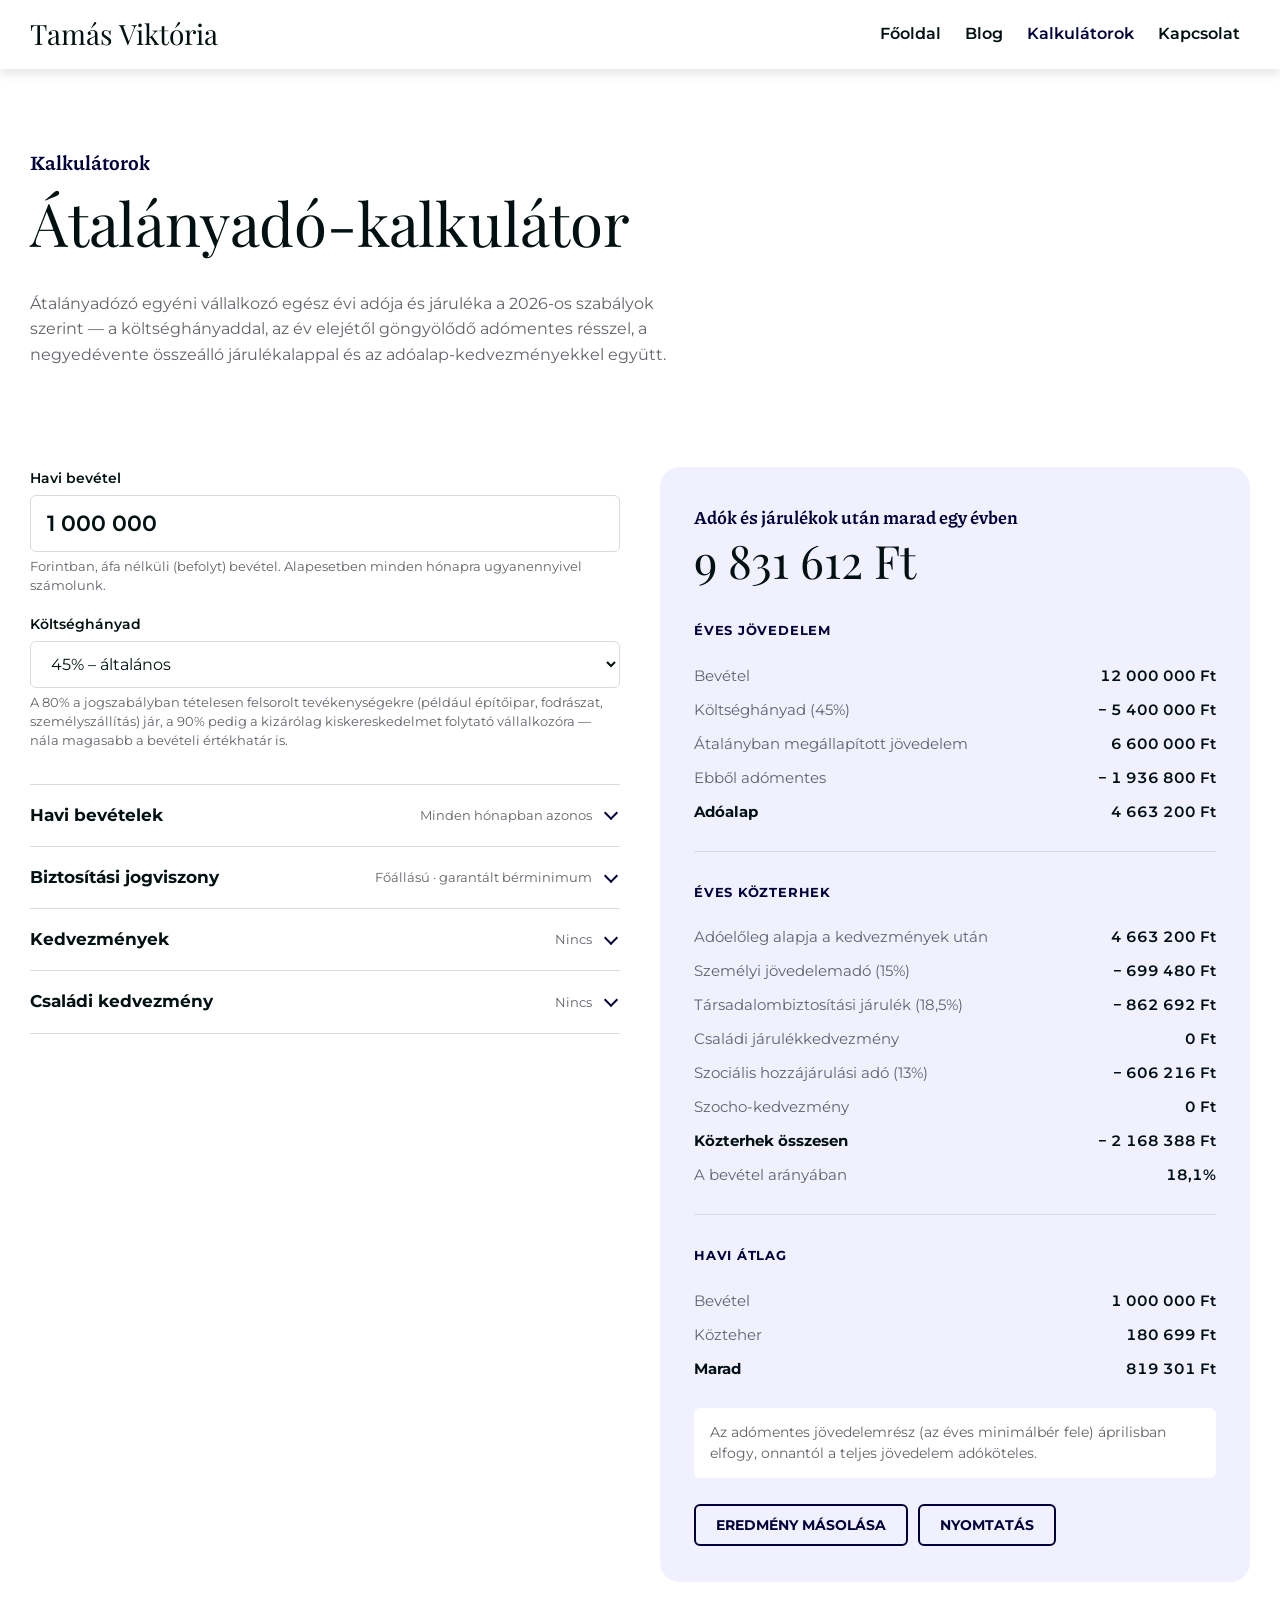
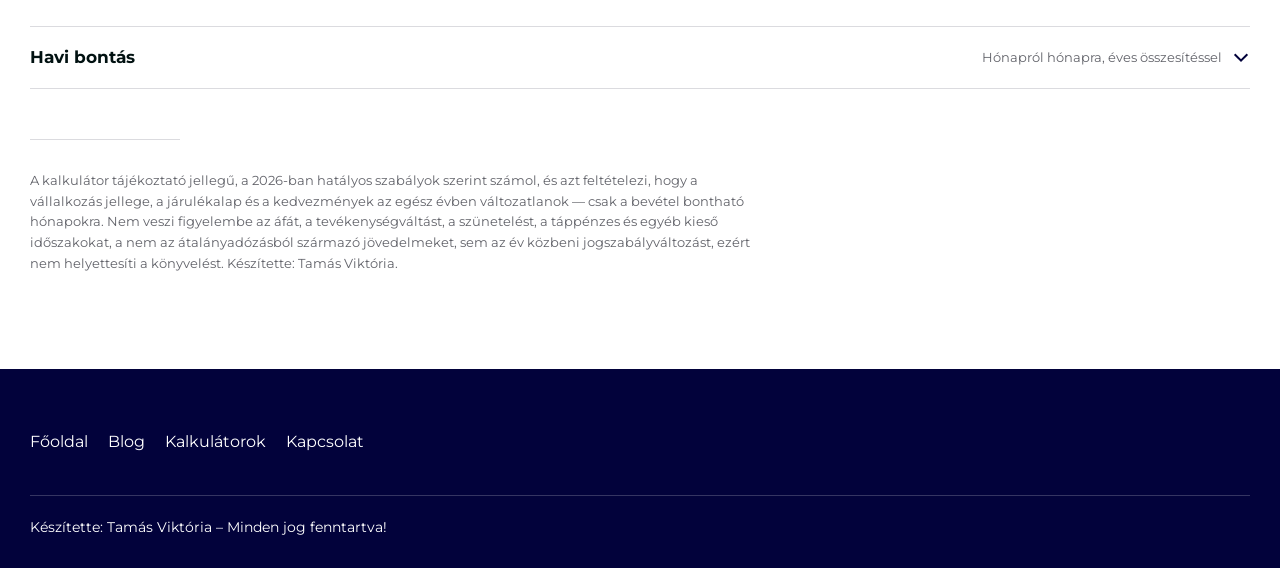
==== commit 2cf66b2e: "Átalányadó: összecsukható szakaszok az űrlapon Az űrlap eddig egyben, kinyitva állt: a havi bevétele" ====
--- a/atalanyado-kalkulator/index.html
+++ b/atalanyado-kalkulator/index.html
@@ -21,7 +21,10 @@
     align-items: start;
   }
 
-  @media (max-width: 899px) {
+  /* A töréspont azért 780px és nem 900, mert a honlap bejegyzéssávja 832px széles: ott is
+     kétoszlopos elrendezést akarunk. A 780–1023px sávban szűkebb margó és kisebb betű kell
+     hozzá — lásd lentebb. */
+  @media (max-width: 779px) {
     .kalk-munkaterulet { grid-template-columns: minmax(0, 1fr); gap: 30px; }
   }
 
@@ -44,8 +47,56 @@
   .kalk-kapcsolo input { margin: 4px 0 0; width: 18px; height: 18px; accent-color: var(--vwp-primary); flex: none; }
   .kalk-kapcsolo label { font-size: 15px; font-weight: 600; color: var(--vwp-ink); cursor: pointer; }
 
-  .kalk-blokk { margin-top: 40px; }
-  .kalk-blokk > h2 { font-size: 22px; line-height: 30px; margin-bottom: 18px; }
+  /* ---------- Összecsukható szakaszok ----------
+     A becsukott szakasz helyet spórol, de nem rejthet el információt: a fejléc mindig
+     kiírja az aktuális beállítást. A vállalkozás jellege például nullázhatja a szochót
+     és a járulékot — ha ez láthatatlanul dőlne el, rossz számot kapna, aki nem nyitja ki. */
+
+  .kalk-szakasz { border-top: 1px solid var(--vwp-border); }
+  .kalk-szakasz:last-of-type { border-bottom: 1px solid var(--vwp-border); }
+
+  .kalk-szakasz > summary {
+    display: flex;
+    align-items: center;
+    gap: 8px 14px;
+    flex-wrap: wrap;
+    padding: 17px 4px 17px 0;
+    cursor: pointer;
+    list-style: none;
+    font-size: 17px;
+    font-weight: 700;
+    color: var(--vwp-ink);
+  }
+  .kalk-szakasz > summary::-webkit-details-marker { display: none; }
+  .kalk-szakasz > summary:focus-visible { outline: 2px solid var(--vwp-primary); outline-offset: 3px; }
+
+  /* A `min-width: 0` nem elhagyható: a flex elemek alapértelmezett `min-width: auto`-ja
+     miatt az állapotszöveg nem tudna a tartalmánál keskenyebbre tördelődni, és keskeny
+     kijelzőn kilógna a fejlécből. */
+  .kalk-szakasz__allapot {
+    margin-left: auto;
+    min-width: 0;
+    font-size: 13px;
+    font-weight: 400;
+    color: var(--vwp-text);
+    text-align: right;
+  }
+
+  /* Nyíl vonalakból, nem betűből: így nem múlik a betűkészlet jelkészletén. */
+  .kalk-szakasz > summary::after {
+    content: '';
+    flex: none;
+    box-sizing: content-box;
+    width: 8px;
+    height: 8px;
+    border-right: 2px solid var(--vwp-primary);
+    border-bottom: 2px solid var(--vwp-primary);
+    transform: translateY(-2px) rotate(45deg);
+    transition: transform .15s ease;
+  }
+  .kalk-szakasz[open] > summary::after { transform: translateY(2px) rotate(-135deg); }
+
+  .kalk-szakasz__tartalom { padding-bottom: 26px; }
 
   /* A 12 havi bevétel rácsa */
   .kalk-havi { display: grid; gap: 12px; grid-template-columns: repeat(auto-fit, minmax(128px, 1fr)); margin-top: 18px; }
@@ -61,7 +112,7 @@
     position: sticky;
     top: 90px;
   }
-  @media (max-width: 899px) { .kalk-eredmeny { position: static; padding: 28px 24px; } }
+  @media (max-width: 779px) { .kalk-eredmeny { position: static; padding: 28px 24px; } }
 
   .kalk-fooszeg__cimke {
     font-family: var(--vwp-font-accent);
@@ -121,21 +172,26 @@
 
   .kalk-jogi { font-size: 13px; line-height: 1.6; color: var(--vwp-text); max-width: 80ch; }
 
+  /* Szűk kétoszlopos sáv: a honlapba ágyazva ~376px jut egy oszlopra. Szűkebb belső margóval
+     és egy fokkal kisebb betűvel kevesebb tételnév törik két sorba. A blokknak a fenti
+     alapértékek UTÁN kell állnia, különben azok írnák felül (a médialekérdezés nem növeli
+     a specifikusságot). */
+  @media (min-width: 780px) and (max-width: 1023px) {
+    .kalk-munkaterulet { gap: 26px; }
+    .kalk-eredmeny { padding: 28px 22px; }
+    .kalk-fooszeg__cimke { font-size: 16px; }
+    .kalk-fooszeg__ertek { font-size: 36px; }
+    .kalk-tetelek h3 { font-size: 12px; }
+    .kalk-sor { font-size: 14px; }
+  }
+
   /* ---------- Havi bontás ---------- */
 
-  .kalk-bontas { margin-top: 44px; }
-  .kalk-bontas > summary {
-    cursor: pointer;
-    font-weight: 700;
-    font-size: 17px;
-    color: var(--vwp-ink);
-    padding: 14px 0;
-    border-top: 1px solid var(--vwp-border);
-    border-bottom: 1px solid var(--vwp-border);
-  }
+  /* Ugyanaz a fejlécmintázat, mint az űrlap szakaszainál — lásd `.kalk-szakasz`. */
+  .kalk-bontas { margin-top: 44px; border-bottom: 1px solid var(--vwp-border); }
 
   /* A táblázat a saját dobozában gördül, hogy a lap teste sose csússzon el vízszintesen. */
-  .kalk-bontas__doboz { overflow-x: auto; margin-top: 20px; }
+  .kalk-bontas__doboz { overflow-x: auto; margin: 20px 0 26px; }
 
   .kalk-honapok { border-collapse: collapse; width: 100%; min-width: 780px; font-size: 14px; }
   .kalk-honapok th, .kalk-honapok td { padding: 8px 12px; border-bottom: 1px solid var(--vwp-border); text-align: right; white-space: nowrap; }
@@ -229,23 +285,32 @@
             </span>
           </div>
 
-          <div class="kalk-kapcsolo">
-            <input type="checkbox" id="eltero" name="eltero">
-            <label for="eltero">A havi bevételek eltérnek
-              <span class="kalk-sug">
-                Az átalányadó érzékeny arra, hogy a bevétel hogyan oszlik el az évben: az adómentes rész
-                göngyölítve fogy, a járulékalap pedig negyedévente áll össze.
-              </span>
-            </label>
+        </div>
+
+        <!-- A szakasz kinyitása maga a kapcsoló: nyitva a havi mezők számítanak, csukva
+             minden hónapra a fenti közös összeg. Az állapot a fejlécben mindig látszik. -->
+        <details class="kalk-szakasz" id="haviSzakasz" style="margin-top:34px;">
+          <summary>
+            <span>Havi bevételek</span>
+            <span class="kalk-szakasz__allapot" id="haviAllapot">Minden hónapban azonos</span>
+          </summary>
+          <div class="kalk-szakasz__tartalom">
+            <p class="kalk-sug" style="margin:0;">
+              Az átalányadó érzékeny arra, hogy a bevétel hogyan oszlik el az évben: az adómentes rész
+              göngyölítve fogy, a járulékalap pedig negyedévente áll össze. Amíg ez a szakasz be van
+              csukva, minden hónapra a fenti havi bevétellel számolunk.
+            </p>
+            <div class="kalk-havi" id="haviMezok"></div>
           </div>
-        </div>
-
-        <div class="kalk-havi" id="haviMezok" hidden></div>
-
-        <div class="kalk-blokk">
-          <h2>Biztosítási jogviszony</h2>
-
-          <div class="kalk-mezok">
+        </details>
+
+        <details class="kalk-szakasz" id="jogviszonySzakasz">
+          <summary>
+            <span>Biztosítási jogviszony</span>
+            <span class="kalk-szakasz__allapot" id="jogviszonyAllapot">–</span>
+          </summary>
+
+          <div class="kalk-mezok kalk-szakasz__tartalom">
             <div>
               <label class="vwp-label" for="jelleg">A vállalkozás jellege</label>
               <select class="vwp-select" id="jelleg" name="jelleg">
@@ -282,12 +347,15 @@
               </span>
             </div>
           </div>
-        </div>
-
-        <div class="kalk-blokk">
-          <h2>Kedvezmények</h2>
-
-          <div class="kalk-mezok">
+        </details>
+
+        <details class="kalk-szakasz" id="kedvezmenySzakasz">
+          <summary>
+            <span>Kedvezmények</span>
+            <span class="kalk-szakasz__allapot" id="kedvezmenyAllapot">Nincs</span>
+          </summary>
+
+          <div class="kalk-mezok kalk-szakasz__tartalom">
             <div>
               <label class="vwp-label" for="anyak">Anyák kedvezménye</label>
               <select class="vwp-select" id="anyak" name="anyak">
@@ -324,10 +392,13 @@
               </label>
             </div>
           </div>
-        </div>
-
-        <div class="kalk-blokk">
-          <h2>Családi kedvezmény</h2>
+        </details>
+
+        <details class="kalk-szakasz" id="csaladiSzakasz">
+          <summary>
+            <span>Családi kedvezmény</span>
+            <span class="kalk-szakasz__allapot" id="csaladiAllapot">Nincs</span>
+          </summary>
 
           <div class="kalk-mezok kalk-mezok--parban">
             <div>
@@ -347,7 +418,7 @@
             </div>
           </div>
 
-          <div class="kalk-mezok" style="margin-top:18px;">
+          <div class="kalk-mezok kalk-szakasz__tartalom" style="margin-top:18px;">
             <div class="kalk-kapcsolo">
               <input type="checkbox" id="megosztas" name="megosztas">
               <label for="megosztas">Megosztva érvényesítem
@@ -360,7 +431,7 @@
               <span class="kalk-sug" id="csaladiSug"></span>
             </div>
           </div>
-        </div>
+        </details>
       </form>
 
       <!-- ---------------- Eredmény ---------------- -->
@@ -408,8 +479,11 @@
 
     </div>
 
-    <details class="kalk-bontas" id="bontas">
-      <summary>Havi bontás</summary>
+    <details class="kalk-szakasz kalk-bontas" id="bontas">
+      <summary>
+        <span>Havi bontás</span>
+        <span class="kalk-szakasz__allapot">Hónapról hónapra, éves összesítéssel</span>
+      </summary>
       <div class="kalk-bontas__doboz">
         <table class="kalk-honapok">
           <thead>
@@ -521,8 +595,11 @@
 
   var haviMezok = ATALANY2026.HONAPOK.map(function (nev, i) { return E('ho' + i); });
 
+  /* Csukott „Havi bevételek" szakasz = minden hónapra a közös összeg. A szakasz kinyitása
+     maga a kapcsoló; a mezők értéke nyitáskor a közös összegről indul, így a kinyitás
+     önmagában nem változtatja meg az eredményt. */
   function bevetelek() {
-    if (!E('eltero').checked) {
+    if (!E('haviSzakasz').open) {
       var egyseges = ertek(E('fooszeg'));
       return haviMezok.map(function () { return egyseges; });
     }
@@ -596,7 +673,42 @@
 
     bontast(eredmeny);
     megjegyzes(eredmeny);
+    szakaszAllapotok(be, eredmeny);
     magassagotKuld();
+  }
+
+  /* ---------- A szakaszok fejlécében látszó állapot ----------
+     Enélkül a becsukott szakasz elrejtené a beállítást, és valaki úgy kaphatna rossz
+     eredményt, hogy észre sem veszi, hogy ott volt egy választás. */
+
+  function szakaszAllapotok(be, eredmeny) {
+    E('haviAllapot').textContent = E('haviSzakasz').open
+      ? 'Hónaponként eltérő'
+      : 'Minden hónapban azonos';
+
+    var jogviszony = [eredmeny.jelleg];
+    if (be.jelleg === 'foallasu') {
+      jogviszony.push(be.minimumAlap === 'minimalber' ? 'minimálbér' : 'garantált bérminimum');
+    }
+    if (be.szochoKedvezmeny === 'megvaltozott') jogviszony.push('szocho-kedvezménnyel');
+    E('jogviszonyAllapot').textContent = jogviszony.join(' · ');
+
+    var kedvezmenyek = [];
+    if (be.anyakKedvezmenye !== 'nincs') {
+      kedvezmenyek.push(be.anyakKedvezmenye === 'anya30' ? '30 év alatti anya' : 'anyák kedvezménye');
+    }
+    if (be.fiatal25) kedvezmenyek.push('25 év alattiak');
+    if (be.szemelyi) kedvezmenyek.push('személyi');
+    if (be.elsoHazas) kedvezmenyek.push('első házasok');
+    E('kedvezmenyAllapot').textContent = kedvezmenyek.length ? kedvezmenyek.join(', ') : 'Nincs';
+
+    if (be.kedvezmenyezettEltartott === 0) {
+      E('csaladiAllapot').textContent = 'Nincs';
+    } else {
+      var csaladi = be.kedvezmenyezettEltartott + ' kedvezményezett eltartott';
+      if (be.csaladiIgenybevett !== null) csaladi += ', megosztva';
+      E('csaladiAllapot').textContent = csaladi;
+    }
   }
 
   function bontast(eredmeny) {
@@ -705,10 +817,10 @@
     E('minimumMezo').hidden = this.value !== 'foallasu';
   });
 
-  E('eltero').addEventListener('change', function () {
-    E('haviMezok').hidden = !this.checked;
-    // Bekapcsoláskor a havi mezők a közös értékről indulnak, hogy legyen mit átírni.
-    if (this.checked) {
+  E('haviSzakasz').addEventListener('toggle', function () {
+    // Nyitáskor a havi mezők a közös összegről indulnak: így a kinyitás önmagában nem
+    // változtat az eredményen, csak felkínálja a szerkesztést.
+    if (this.open) {
       var egyseges = ertek(E('fooszeg'));
       haviMezok.forEach(function (mezo) { mezo.value = szamKent(egyseges); });
     }
@@ -720,7 +832,26 @@
     frissit();
   });
 
-  E('bontas').addEventListener('toggle', magassagotKuld);
+  /* Minden szakasz nyitása-csukása megváltoztatja a lap magasságát. */
+  document.querySelectorAll('details').forEach(function (szakasz) {
+    szakasz.addEventListener('toggle', magassagotKuld);
+  });
+
+  /* Nyomtatáskor minden szakasz nyitva legyen, különben a beállítások lemaradnának a
+     papírról. Utána visszaáll az eredeti állapot. */
+  var nyomtatasElott = null;
+  window.addEventListener('beforeprint', function () {
+    nyomtatasElott = [];
+    document.querySelectorAll('details').forEach(function (szakasz) {
+      nyomtatasElott.push([szakasz, szakasz.open]);
+      szakasz.open = true;
+    });
+  });
+  window.addEventListener('afterprint', function () {
+    if (!nyomtatasElott) return;
+    nyomtatasElott.forEach(function (par) { par[0].open = par[1]; });
+    nyomtatasElott = null;
+  });
 
   E('nyomtat').addEventListener('click', function () { window.print(); });
 
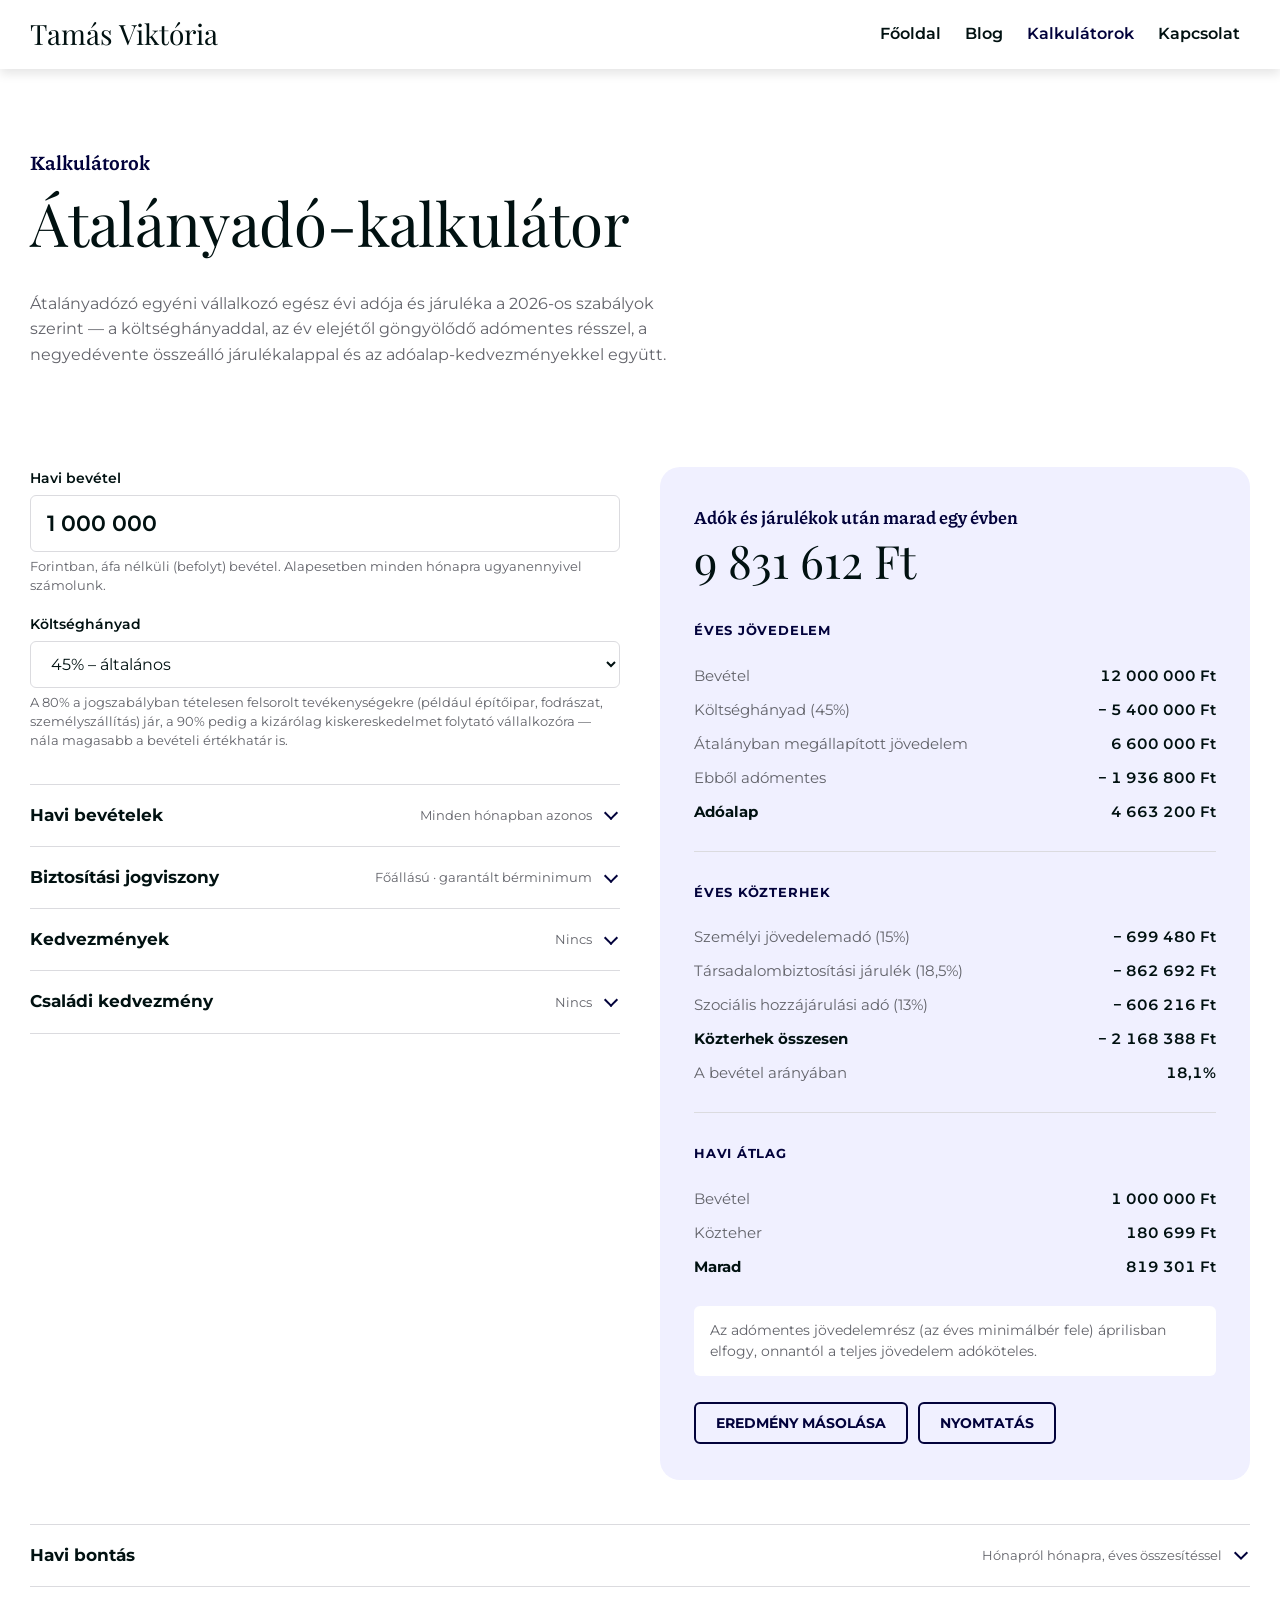
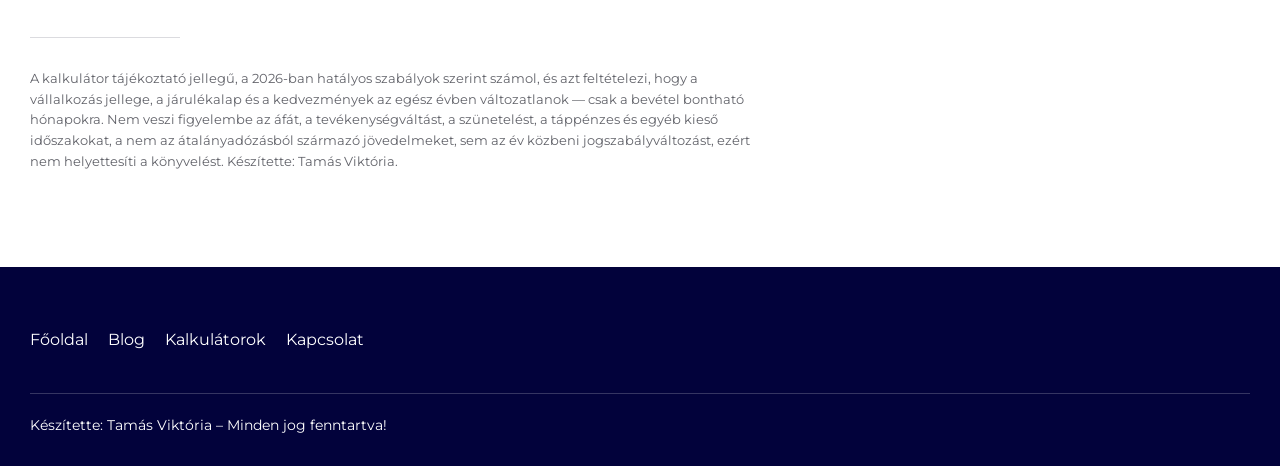
==== commit a338bacc: "Bér és átalányadó: a rejtett eredménysorok tényleg rejtve maradnak A `.kalk-sor { display: flex }` f" ====
--- a/atalanyado-kalkulator/index.html
+++ b/atalanyado-kalkulator/index.html
@@ -149,6 +149,9 @@
     padding: 5px 0;
     font-size: 15px;
   }
+  /* A `display: flex` erősebb a böngésző `[hidden]`-szabályánál, ezért a rejtett sort külön
+     el kell tüntetni — különben a „0 Ft"-os sorok is látszanának. */
+  .kalk-sor[hidden] { display: none; }
   .kalk-sor span:last-child { font-variant-numeric: tabular-nums; white-space: nowrap; font-weight: 600; color: var(--vwp-ink); }
   .kalk-sor--kiemelt { font-weight: 700; }
   .kalk-sor--kiemelt span:first-child { color: var(--vwp-ink); }
